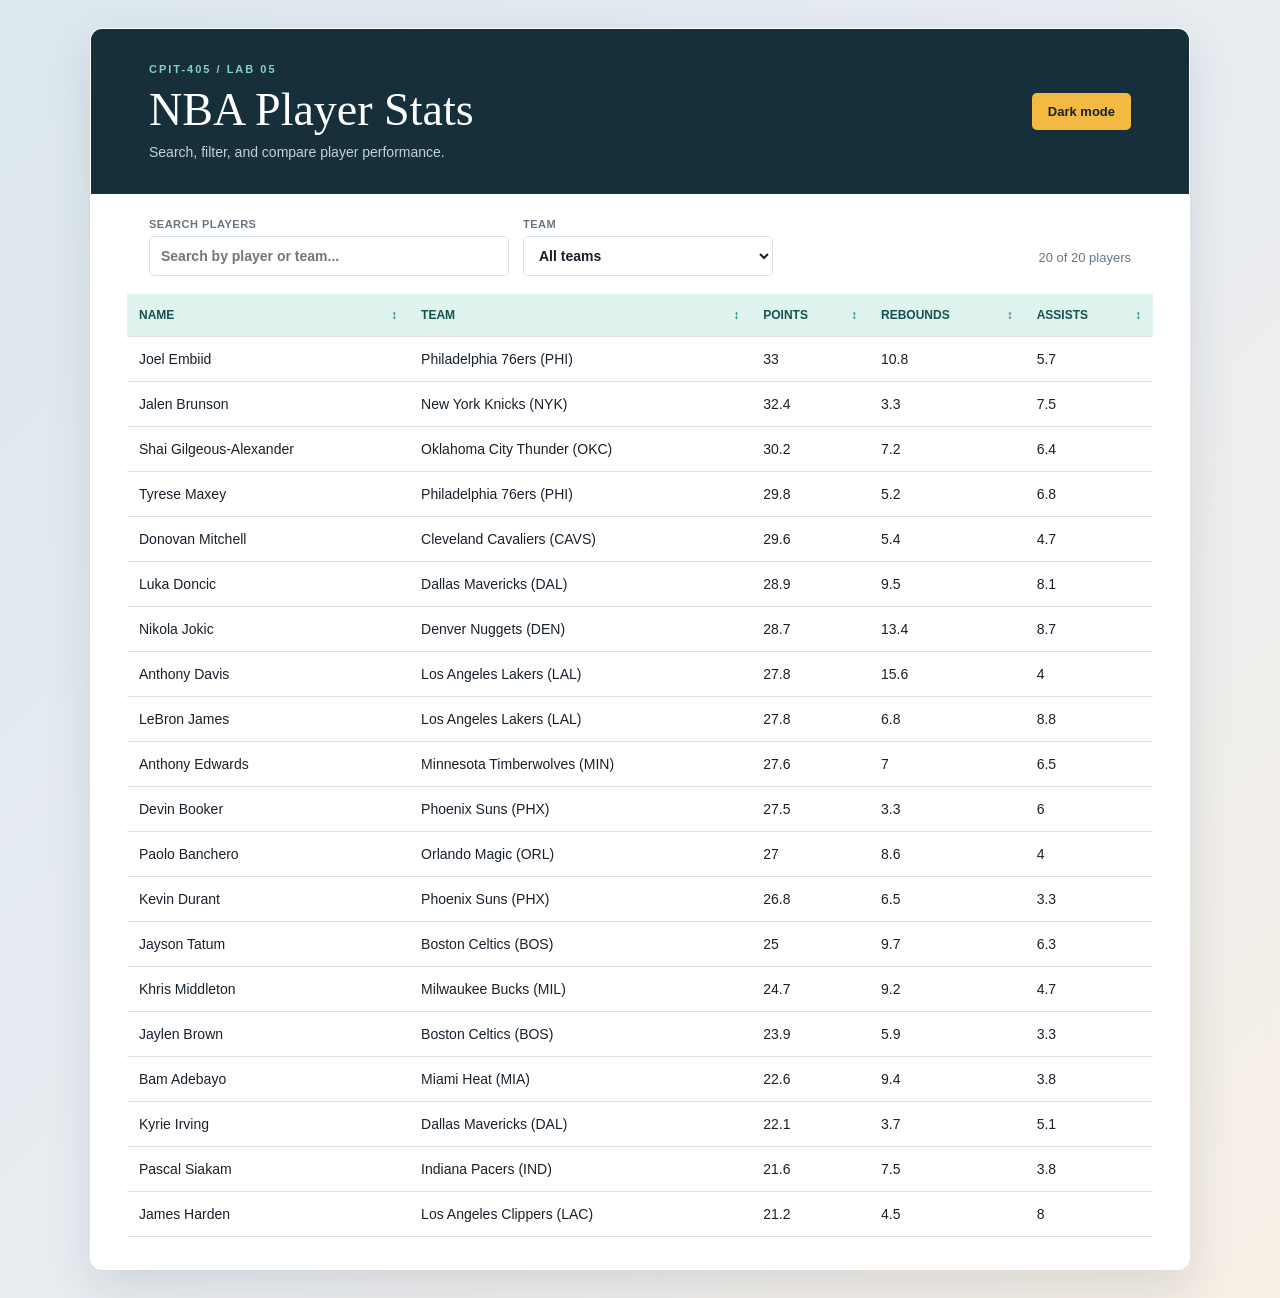
==== Lab5/index.html @ 8bfbebbf "Lab5" ====
<!DOCTYPE html>
<html lang="en">
<head>
	<meta charset="utf-8">
	<meta name="viewport" content="width=device-width, initial-scale=1">
	<title>CPIT-405 Lab 5 - NBA Player Stats</title>
	<link rel="stylesheet" href="styles.css">
</head>
<body>
	<main class="container">
		<header>
			<div>
				<p class="eyebrow">CPIT-405 / LAB 05</p>
				<h1>NBA Player Stats</h1>
				<p class="subtitle">Search, filter, and compare player performance.</p>
			</div>
			<button id="dark-mode-toggle" type="button">Dark mode</button>
		</header>

		<section class="table-filters" aria-label="Table filters">
			<label for="search">Search players
				<input type="search" id="search" placeholder="Search by player or team...">
			</label>
			<label for="team-filter">Team
				<select id="team-filter">
					<option value="all">All teams</option>
				</select>
			</label>
			<p id="result-count" aria-live="polite"></p>
		</section>

		<div class="table-wrap">
			<table id="player-stats">
				<caption class="sr-only">NBA player statistics</caption>
				<thead>
					<tr>
						<th scope="col" data-sort="name">Name <span aria-hidden="true">↕</span></th>
						<th scope="col" data-sort="team">Team <span aria-hidden="true">↕</span></th>
						<th scope="col" data-sort="points">Points <span aria-hidden="true">↕</span></th>
						<th scope="col" data-sort="rebounds">Rebounds <span aria-hidden="true">↕</span></th>
						<th scope="col" data-sort="assists">Assists <span aria-hidden="true">↕</span></th>
					</tr>
				</thead>
				<tbody id="player-rows"></tbody>
			</table>
		</div>
	</main>
	<script src="script.js"></script>
</body>
</html>
---- Lab5/styles.css ----
* {
	box-sizing: border-box;
}

:root {
	color-scheme: light;
	--page: #e9edf2;
	--surface: #ffffff;
	--ink: #18212b;
	--muted: #687583;
	--line: #dbe2e8;
	--accent: #0b6e69;
	--accent-soft: #dff3ef;
	--shadow: 0 18px 45px rgba(25, 44, 61, 0.12);
}

body {
	background: linear-gradient(135deg, #dce7ee, var(--page) 52%, #f7efe5);
	color: var(--ink);
	font-family: "Trebuchet MS", Verdana, sans-serif;
	margin: 0;
	min-height: 100vh;
	padding: 28px 16px;
}

.container {
	background: var(--surface);
	border: 1px solid rgba(255, 255, 255, 0.8);
	border-radius: 12px;
	box-shadow: var(--shadow);
	margin: 0 auto;
	max-width: 1100px;
	overflow: hidden;
}

header {
	align-items: center;
	background: #172f3b;
	color: #fff;
	display: flex;
	gap: 24px;
	justify-content: space-between;
	padding: 34px clamp(22px, 5vw, 58px);
}

.eyebrow {
	color: #82d2c6;
	font-size: 11px;
	font-weight: bold;
	letter-spacing: 2px;
	margin: 0 0 8px;
}

h1 {
	font-family: Georgia, "Times New Roman", serif;
	font-size: clamp(30px, 5vw, 46px);
	font-weight: normal;
	letter-spacing: 0;
	margin: 0;
}

.subtitle {
	color: #c1d2d7;
	font-size: 14px;
	margin: 8px 0 0;
}

button,
input,
select {
	font: inherit;
}

button {
	background: #f4b942;
	border: 0;
	border-radius: 5px;
	color: #18212b;
	cursor: pointer;
	font-size: 13px;
	font-weight: bold;
	padding: 11px 16px;
	white-space: nowrap;
}

button:hover,
button:focus-visible {
	background: #ffd16a;
}

.table-filters {
	align-items: end;
	display: flex;
	flex-wrap: wrap;
	gap: 14px;
	padding: 24px clamp(22px, 5vw, 58px) 18px;
}

.table-filters label {
	color: var(--muted);
	display: grid;
	font-size: 11px;
	font-weight: bold;
	gap: 6px;
	letter-spacing: 0.5px;
	text-transform: uppercase;
}

input,
select {
	background: var(--surface);
	border: 1px solid var(--line);
	border-radius: 5px;
	color: var(--ink);
	font-size: 14px;
	min-height: 40px;
	padding: 9px 11px;
}

#search {
	min-width: min(360px, 72vw);
}

input:focus,
select:focus,
button:focus-visible,
th:focus-visible {
	box-shadow: 0 0 0 3px rgba(11, 110, 105, 0.2);
	outline: 2px solid var(--accent);
	outline-offset: 1px;
}

#result-count {
	color: var(--muted);
	font-size: 13px;
	margin: 0 0 11px auto;
}

.table-wrap {
	overflow-x: auto;
	padding: 0 clamp(12px, 3vw, 36px) 32px;
}

table {
	border-collapse: collapse;
	min-width: 680px;
	width: 100%;
}

th,
td {
	border-bottom: 1px solid var(--line);
	padding: 14px 12px;
	text-align: left;
}

th {
	background: var(--accent-soft);
	color: #15524f;
	cursor: pointer;
	font-size: 12px;
	text-transform: uppercase;
}

th span {
	color: var(--accent);
	float: right;
}

td {
	font-size: 14px;
}

tbody tr {
	transition: background-color 150ms ease, transform 150ms ease;
}

tbody tr:hover,
tbody tr.is-highlighted {
	background: #fff8e8;
	transform: translateX(2px);
}

td:not(:nth-child(1)):not(:nth-child(2)) {
	font-variant-numeric: tabular-nums;
}

.dark-mode {
	--page: #10191e;
	--surface: #1b292f;
	--ink: #ecf4f3;
	--muted: #a9babd;
	--line: #34474d;
	--accent-soft: #214845;
	--shadow: 0 18px 45px rgba(0, 0, 0, 0.3);
	background: #10191e;
}

.dark-mode header {
	background: #0d2028;
}

.dark-mode th {
	color: #bce9e1;
}

.dark-mode tbody tr:hover,
.dark-mode tbody tr.is-highlighted {
	background: #34362c;
}

.sr-only {
	height: 1px;
	margin: -1px;
	overflow: hidden;
	position: absolute;
	width: 1px;
}

@media (max-width: 620px) {
	body {
		padding: 0;
	}

	.container {
		border-radius: 0;
		min-height: 100vh;
	}

	header {
		align-items: flex-start;
		flex-direction: column;
	}

	#search {
		min-width: 100%;
	}

	#result-count {
		margin: 0;
	}
}
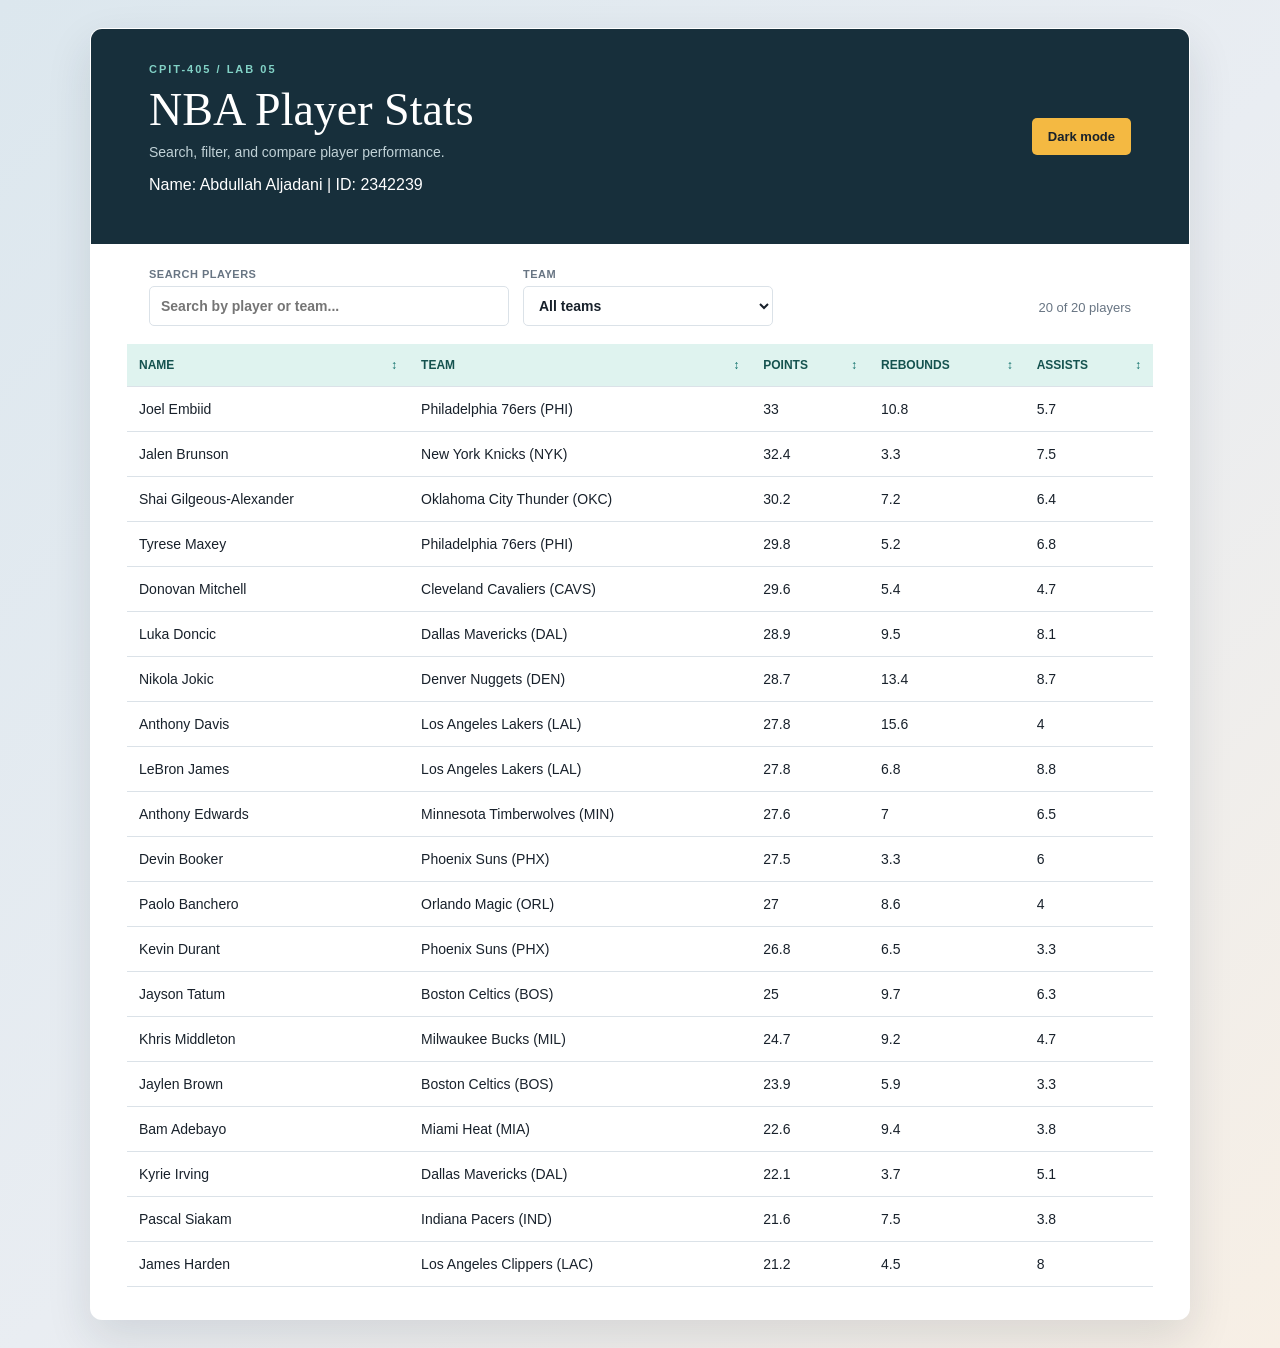
==== commit c4c7c7b3: "Update index.html" ====
--- a/Lab5/index.html
+++ b/Lab5/index.html
@@ -13,6 +13,7 @@
 				<p class="eyebrow">CPIT-405 / LAB 05</p>
 				<h1>NBA Player Stats</h1>
 				<p class="subtitle">Search, filter, and compare player performance.</p>
+				<p class="student-info">Name: Abdullah Aljadani | ID: 2342239</p>
 			</div>
 			<button id="dark-mode-toggle" type="button">Dark mode</button>
 		</header>
